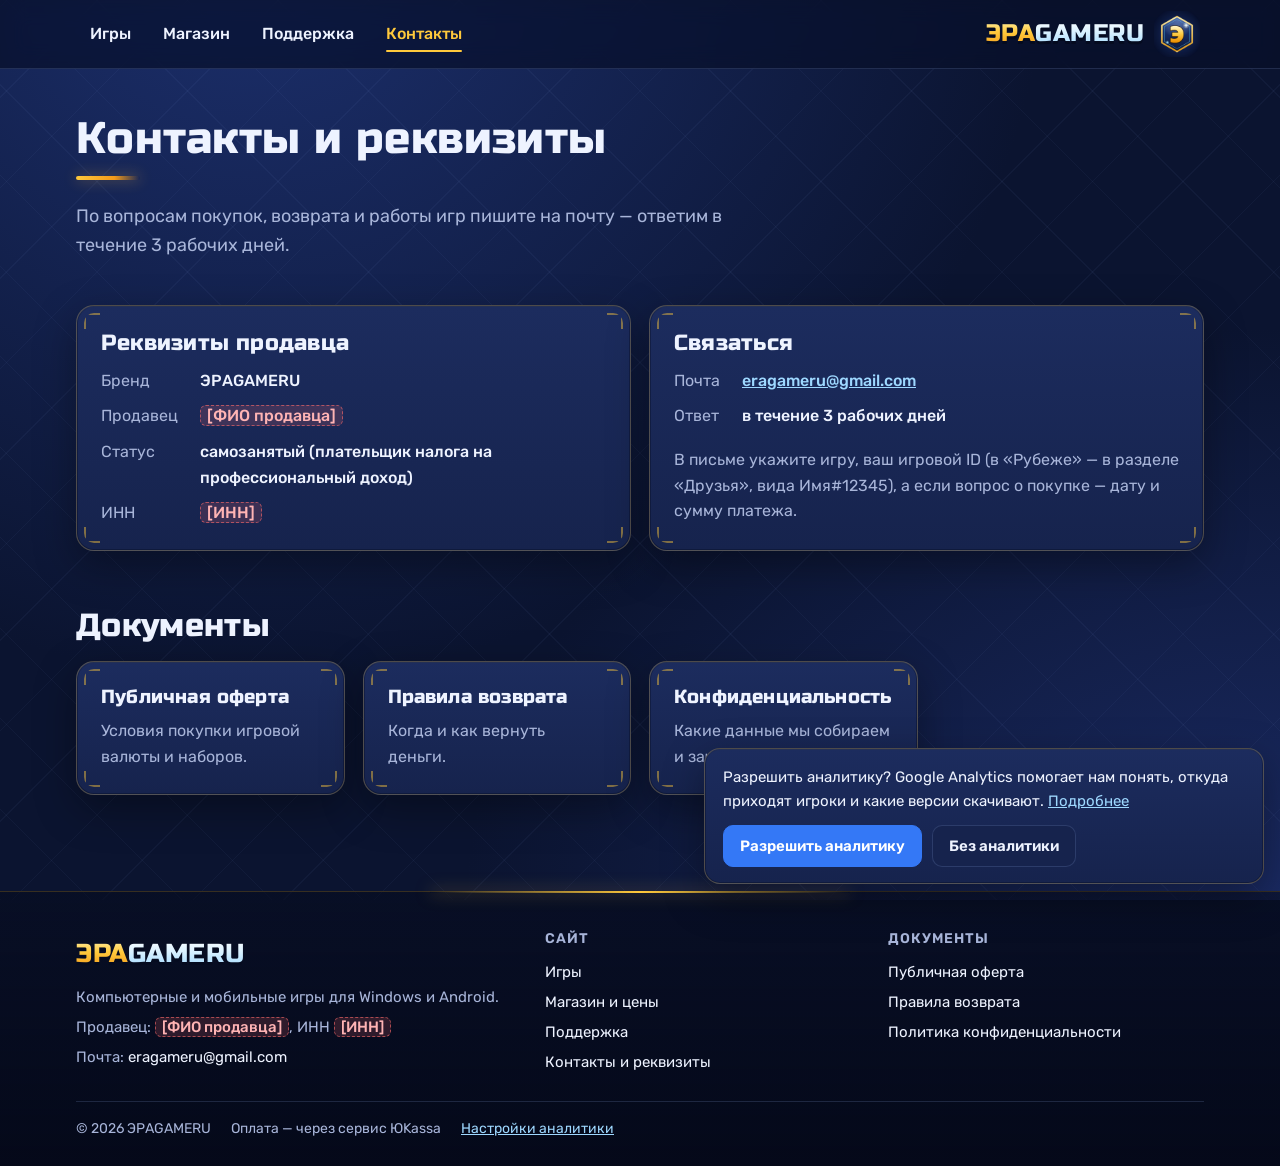
==== contacts/index.html @ 1975facd "Сайт ЭРАGAMERU: главная, каталог игр, страница «Рубежа», магазин, поддержка, документы" ====
<!doctype html>
<html lang="ru">
<head>
  <meta charset="utf-8">
  <meta name="viewport" content="width=device-width, initial-scale=1">
  <title>Контакты и реквизиты — ЭРАGAMERU</title>
  <meta name="description" content="Контакты и реквизиты продавца ЭРАGAMERU.">
  <link rel="icon" href="/img/mark.png">
  <link rel="preconnect" href="https://fonts.googleapis.com">
  <link rel="preconnect" href="https://fonts.gstatic.com" crossorigin>
  <link rel="stylesheet" href="https://fonts.googleapis.com/css2?family=Rubik:wght@400;500;600&family=Russo+One&display=swap">
  <link rel="stylesheet" href="/assets/site.css">
</head>
<body>
<main class="wrap">
  <div class="page-head">
    <h1>Контакты и реквизиты</h1>
    <p>По вопросам покупок, возврата и работы игр пишите на почту — ответим в течение 3 рабочих дней.</p>
  </div>

  <section class="section" style="padding-top:20px">
    <div class="grid" style="grid-template-columns:repeat(auto-fit,minmax(300px,1fr))">
      <div class="card">
        <h2 style="font-size:22px">Реквизиты продавца</h2>
        <dl class="req">
          <dt>Бренд</dt><dd data-company>ЭРАGAMERU</dd>
          <dt>Продавец</dt><dd><span data-seller="name"></span></dd>
          <dt>Статус</dt><dd><span data-seller="status"></span></dd>
          <dt>ИНН</dt><dd><span data-seller="inn"></span></dd>
          <dt data-seller-row="ogrnip">ОГРНИП</dt><dd data-seller-row="ogrnip"><span data-seller="ogrnip"></span></dd>
          <dt data-seller-row="city">Город</dt><dd data-seller-row="city"><span data-seller="city"></span></dd>
        </dl>
      </div>
      <div class="card">
        <h2 style="font-size:22px">Связаться</h2>
        <dl class="req">
          <dt>Почта</dt><dd><a data-seller="email"></a></dd>
          <dt data-seller-row="phone">Телефон</dt><dd data-seller-row="phone"><span data-seller="phone"></span></dd>
          <dt>Ответ</dt><dd>в течение 3 рабочих дней</dd>
        </dl>
        <p style="margin:18px 0 0" class="muted">В письме укажите игру, ваш игровой ID (в «Рубеже» — в разделе «Друзья», вида Имя#12345),
          а если вопрос о покупке — дату и сумму платежа.</p>
      </div>
    </div>
  </section>

  <section class="section" style="padding-top:0">
    <h2>Документы</h2>
    <div class="grid">
      <a class="card" style="text-decoration:none;color:inherit" href="/offer/"><h3>Публичная оферта</h3><p class="muted" style="margin:0">Условия покупки игровой валюты и наборов.</p></a>
      <a class="card" style="text-decoration:none;color:inherit" href="/refund/"><h3>Правила возврата</h3><p class="muted" style="margin:0">Когда и как вернуть деньги.</p></a>
      <a class="card" style="text-decoration:none;color:inherit" href="/privacy/"><h3>Конфиденциальность</h3><p class="muted" style="margin:0">Какие данные мы собираем и зачем.</p></a>
    </div>
  </section>
</main>
<script src="/data/seller.js"></script>
<script src="/data/games.js"></script>
<script src="/assets/site.js"></script>
<script src="/assets/analytics.js"></script>
</body>
</html>
---- assets/site.css ----
/* ЭРАGAMERU — общий стиль всех страниц сайта. Цвета — как у логотипа: тёмно-синий + золото + лёд. */
:root {
  --bg: #0b1430;
  --bg2: #101c40;
  --panel: #16234d;
  --panel2: #1c2c5e;
  --line: rgba(160, 190, 255, 0.16);
  --frame: rgba(255, 201, 60, 0.24);
  --frame-hover: rgba(255, 201, 60, 0.62);
  --text: #eef3ff;
  --muted: #a8b5d9;
  --gold: #ffc93c;
  --gold2: #f39a1a;
  --ice: #9ed8ff;
  --blue: #3478f6;
  --green: #4ade80;
  --red: #ff6b6b;
  --radius: 18px;
  --shadow: 0 14px 40px rgba(0, 0, 0, 0.35);
  --shadow-hover: 0 22px 54px rgba(0, 0, 0, 0.5), 0 0 34px rgba(255, 190, 60, 0.14);
  --ease: cubic-bezier(0.2, 0.75, 0.25, 1);
  --head: "Russo One", "Rubik", system-ui, sans-serif;
  --body: "Rubik", system-ui, -apple-system, "Segoe UI", sans-serif;
  interpolate-size: allow-keywords;
  color-scheme: dark;
}

* { box-sizing: border-box; }
html { scroll-behavior: smooth; -webkit-text-size-adjust: 100%; scrollbar-color: #33478a var(--bg); }
body {
  margin: 0;
  min-height: 100vh;
  display: flex;
  flex-direction: column;
  background-color: var(--bg);
  background-image:
    repeating-linear-gradient(45deg, rgba(150, 180, 255, 0.045) 0 1px, transparent 1px 64px),
    repeating-linear-gradient(-45deg, rgba(150, 180, 255, 0.045) 0 1px, transparent 1px 64px),
    radial-gradient(ellipse at 20% -10%, #1d3170 0%, transparent 55%),
    radial-gradient(ellipse at 100% 100%, #1a2a62 0%, transparent 45%);
  background-attachment: fixed;
  color: var(--text);
  font: 400 16px/1.6 var(--body);
}
::selection { background: rgba(255, 201, 60, 0.35); color: #fff; }
main { flex: 1; }
img { max-width: 100%; display: block; }
a { color: var(--ice); transition: color 0.2s; }
a:hover { color: #fff; }
h1, h2, h3 { font-family: var(--head); font-weight: 400; line-height: 1.2; margin: 0 0 0.5em; letter-spacing: 0.01em; }
h1 { font-size: clamp(30px, 5vw, 44px); }
h2 { font-size: clamp(24px, 3.4vw, 32px); }
h3 { font-size: 19px; }
p { margin: 0 0 1em; }
.wrap { width: 100%; max-width: 1160px; margin: 0 auto; padding: 0 16px; }
.muted { color: var(--muted); }
.center { text-align: center; }
.hidden { display: none !important; }
:focus-visible { outline: 3px solid var(--gold); outline-offset: 2px; border-radius: 6px; }
[id] { scroll-margin-top: 84px; }
.panel[id] { scroll-margin-top: 140px; }

/* заголовки разделов с золотой чертой */
.section-head h2, .panel > h2, .page-head h1, .doc > h1 { position: relative; padding-bottom: 14px; }
.section-head h2::after, .panel > h2::after, .page-head h1::after, .doc > h1::after {
  content: ""; position: absolute; left: 0; bottom: 0; width: 64px; height: 4px; border-radius: 4px;
  background: linear-gradient(90deg, var(--gold), var(--gold2) 60%, transparent);
  box-shadow: 0 0 14px rgba(255, 190, 60, 0.45);
}

/* ---------- переходы между страницами ---------- */
@view-transition { navigation: auto; }
header.top { view-transition-name: site-header; }
::view-transition-old(root) { animation: vtOut 0.22s ease-in both; }
::view-transition-new(root) { animation: vtIn 0.38s var(--ease) both; }
@keyframes vtOut { to { opacity: 0; transform: translateY(-6px); } }
@keyframes vtIn { from { opacity: 0; transform: translateY(12px); } }
/* в браузерах без переходов страница просто плавно появляется */
html.page-anim main { animation: vtIn 0.45s var(--ease) both; }
html.leaving main { opacity: 0; transform: translateY(-6px); transition: opacity 0.18s, transform 0.18s; }

/* плавное появление блоков при прокрутке */
html [data-reveal] { opacity: 0; transform: translateY(22px) scale(0.985); transition: opacity 0.7s var(--ease), transform 0.7s var(--ease); transition-delay: var(--d, 0s); }
html [data-reveal].in { opacity: 1; transform: none; }

/* ---------- рамка в стиле игры: тонкая золотая кайма + уголки ---------- */
.card, .game-card, .shot, .steps li, .faq details, .table-scroll, .analytics-consent {
  border: 1px solid var(--frame);
  box-shadow: var(--shadow), inset 0 1px 0 rgba(255, 255, 255, 0.07), inset 0 0 0 1px rgba(5, 10, 30, 0.35);
}
.card, .game-card, .shot { position: relative; }
.card::before, .game-card::before, .shot::before {
  content: ""; position: absolute; inset: 7px; z-index: 4; pointer-events: none; border-radius: 10px;
  --c: var(--gold);
  background:
    linear-gradient(var(--c), var(--c)) top left / 16px 2px no-repeat,
    linear-gradient(var(--c), var(--c)) top left / 2px 16px no-repeat,
    linear-gradient(var(--c), var(--c)) top right / 16px 2px no-repeat,
    linear-gradient(var(--c), var(--c)) top right / 2px 16px no-repeat,
    linear-gradient(var(--c), var(--c)) bottom left / 16px 2px no-repeat,
    linear-gradient(var(--c), var(--c)) bottom left / 2px 16px no-repeat,
    linear-gradient(var(--c), var(--c)) bottom right / 16px 2px no-repeat,
    linear-gradient(var(--c), var(--c)) bottom right / 2px 16px no-repeat;
  opacity: 0.45; transition: opacity 0.35s, inset 0.35s var(--ease);
}
.card:hover::before, .game-card:hover::before, .shot:hover::before { opacity: 1; inset: 5px; }

/* ---------- шапка ---------- */
.top {
  position: sticky; top: 0; z-index: 50;
  background: rgba(9, 16, 40, 0.72);
  backdrop-filter: blur(12px) saturate(1.3);
  -webkit-backdrop-filter: blur(12px) saturate(1.3);
  border-bottom: 1px solid var(--line);
  transition: background 0.3s, box-shadow 0.3s, border-color 0.3s;
}
.top.scrolled { background: rgba(7, 13, 34, 0.94); box-shadow: 0 10px 30px rgba(0, 0, 0, 0.4); border-bottom-color: rgba(255, 201, 60, 0.2); }
.top-in { display: flex; align-items: center; gap: 12px; min-height: 68px; }
.nav { display: flex; gap: 4px; flex-wrap: wrap; }
.nav a {
  position: relative; color: var(--text); text-decoration: none; font-weight: 500;
  padding: 8px 14px; border-radius: 10px; transition: background 0.2s, color 0.2s;
}
.nav a::after {
  content: ""; position: absolute; left: 14px; right: 14px; bottom: 3px; height: 2px; border-radius: 2px;
  background: var(--gold); transform: scaleX(0); transition: transform 0.3s var(--ease);
}
.nav a:hover { background: rgba(255, 255, 255, 0.06); }
.nav a:hover::after, .nav a.on::after { transform: scaleX(1); }
.nav a.on { color: var(--gold); }
.burger {
  display: none; width: 44px; height: 44px; border-radius: 12px;
  border: 1px solid var(--frame); background: var(--panel); color: var(--text);
  font-size: 22px; cursor: pointer; transition: background 0.2s, transform 0.2s;
}
.burger:active { transform: scale(0.94); }
.brand {
  margin-left: auto; display: flex; align-items: center; gap: 10px;
  text-decoration: none; padding: 6px 4px 6px 12px; border-radius: 12px;
}
.brand img { width: 46px; height: 46px; transition: transform 0.5s var(--ease), filter 0.3s; }
.brand .wm { font-size: 24px; transition: filter 0.3s; }
.brand:hover img { transform: rotate(-8deg) scale(1.08); filter: drop-shadow(0 0 12px rgba(255, 190, 60, 0.6)); }
.brand:hover .wm { filter: drop-shadow(0 3px 0 #050b1f) drop-shadow(0 0 14px rgba(255, 190, 60, 0.35)); }

/* надпись ЭРАGAMERU в стиле логотипа, с пробегающим бликом */
.wm { font-family: var(--head); white-space: nowrap; letter-spacing: 0.02em; filter: drop-shadow(0 3px 0 #050b1f); }
.wm .a, .wm .b { -webkit-background-clip: text; background-clip: text; color: transparent; background-size: 250% 100%, 100% 100%; background-repeat: no-repeat; }
.wm .a { background-image: linear-gradient(110deg, transparent 42%, rgba(255, 255, 255, 0.85) 50%, transparent 58%), linear-gradient(#fff2b0, var(--gold) 45%, var(--gold2)); }
.wm .b { background-image: linear-gradient(110deg, transparent 42%, rgba(255, 255, 255, 0.9) 50%, transparent 58%), linear-gradient(#ffffff, #d9f1ff 45%, var(--ice)); }
.hero .wm .a, .hero .wm .b, .brand:hover .wm .a, .brand:hover .wm .b { animation: shine 5s ease-in-out infinite; }
.hero .wm .b { animation-delay: 0.25s; }
.brand:hover .wm .a, .brand:hover .wm .b { animation-duration: 1.4s; animation-iteration-count: 1; }
@keyframes shine { 0%, 55% { background-position: 130% 0, 0 0; } 85%, 100% { background-position: -30% 0, 0 0; } }

@media (max-width: 760px) {
  .burger { display: block; }
  .nav {
    position: absolute; left: 0; right: 0; top: 100%;
    flex-direction: column; padding: 8px 16px 16px; gap: 2px;
    background: rgba(7, 13, 34, 0.98); border-bottom: 1px solid rgba(255, 201, 60, 0.2);
    box-shadow: 0 20px 40px rgba(0, 0, 0, 0.5);
    visibility: hidden; opacity: 0; transform: translateY(-10px);
    transition: opacity 0.25s, transform 0.3s var(--ease), visibility 0s 0.3s;
  }
  .nav.open { visibility: visible; opacity: 1; transform: none; transition: opacity 0.25s, transform 0.3s var(--ease); }
  .nav a { padding: 12px 14px; }
  .nav a::after { left: 14px; right: auto; width: 26px; }
  .brand .wm { font-size: 20px; }
  .brand img { width: 40px; height: 40px; }
}

/* ---------- кнопки ---------- */
.btn {
  position: relative; overflow: hidden; isolation: isolate;
  display: inline-flex; align-items: center; justify-content: center; gap: 8px;
  min-height: 48px; padding: 12px 22px; border-radius: 12px; border: 0;
  font: 600 16px/1.2 var(--body); text-decoration: none; cursor: pointer;
  background: linear-gradient(#ffd75e, var(--gold) 50%, var(--gold2));
  color: #2a1700; box-shadow: 0 4px 0 #a85d00, 0 10px 24px rgba(0, 0, 0, 0.3), inset 0 1px 0 rgba(255, 255, 255, 0.55);
  transition: transform 0.18s var(--ease), box-shadow 0.18s, filter 0.2s;
}
.btn::after {
  content: ""; position: absolute; inset: 0; z-index: -1;
  background: linear-gradient(110deg, transparent 30%, rgba(255, 255, 255, 0.55) 50%, transparent 70%);
  transform: translateX(-120%); transition: transform 0.7s var(--ease);
}
.btn:hover::after { transform: translateX(120%); }
.btn:hover { color: #2a1700; transform: translateY(-2px); box-shadow: 0 6px 0 #a85d00, 0 16px 30px rgba(0, 0, 0, 0.38), 0 0 24px rgba(255, 190, 60, 0.35), inset 0 1px 0 rgba(255, 255, 255, 0.55); }
.btn:active { transform: translateY(2px); box-shadow: 0 2px 0 #a85d00, inset 0 1px 0 rgba(255, 255, 255, 0.55); transition-duration: 0.06s; }
.btn.blue { background: linear-gradient(#6aaaff, var(--blue)); color: #fff; box-shadow: 0 4px 0 #1b4fb0, 0 10px 24px rgba(0, 0, 0, 0.3), inset 0 1px 0 rgba(255, 255, 255, 0.4); }
.btn.blue:hover { color: #fff; box-shadow: 0 6px 0 #1b4fb0, 0 16px 30px rgba(0, 0, 0, 0.38), 0 0 24px rgba(80, 150, 255, 0.4), inset 0 1px 0 rgba(255, 255, 255, 0.4); }
.btn.blue:active { box-shadow: 0 2px 0 #1b4fb0; }
.btn.ghost { background: rgba(22, 35, 77, 0.55); color: var(--text); border: 1px solid var(--frame); box-shadow: none; }
.btn.ghost::after { background: linear-gradient(110deg, transparent 30%, rgba(255, 220, 120, 0.18) 50%, transparent 70%); }
.btn.ghost:hover { background: rgba(28, 44, 94, 0.9); color: #fff; border-color: var(--frame-hover); box-shadow: 0 0 20px rgba(255, 190, 60, 0.15); }
.btn.ghost:active { box-shadow: none; }
.btn.small { min-height: 40px; padding: 8px 16px; font-size: 15px; }
.text-button { background: none; border: 0; padding: 0; color: var(--ice); font: inherit; cursor: pointer; text-decoration: underline; }

/* ---------- карточки и секции ---------- */
.section { padding: 56px 0; }
.section-head { display: flex; align-items: end; justify-content: space-between; gap: 16px; flex-wrap: wrap; margin-bottom: 24px; }
.section-head h2 { margin: 0; }
.card {
  background: linear-gradient(180deg, var(--panel2), var(--panel));
  border-radius: var(--radius); padding: 24px;
  transition: transform 0.35s var(--ease), border-color 0.35s, box-shadow 0.35s;
}
a.card:hover, .feature:hover { transform: translateY(-4px); border-color: var(--frame-hover); box-shadow: var(--shadow-hover), inset 0 1px 0 rgba(255, 255, 255, 0.07); }
.grid { display: grid; gap: 18px; grid-template-columns: repeat(auto-fill, minmax(260px, 1fr)); }
.badge {
  display: inline-block; padding: 3px 10px; border-radius: 999px; font-size: 13px; font-weight: 600;
  background: rgba(158, 216, 255, 0.12); color: var(--ice); border: 1px solid rgba(158, 216, 255, 0.25);
}
.badge.gold { background: rgba(255, 201, 60, 0.14); color: var(--gold); border-color: rgba(255, 201, 60, 0.35); }
.badge.green { background: rgba(74, 222, 128, 0.12); color: var(--green); border-color: rgba(74, 222, 128, 0.3); }
.badges { display: flex; gap: 6px; flex-wrap: wrap; }

/* ---------- главный экран ---------- */
.hero {
  position: relative; overflow: hidden; text-align: center;
  padding: clamp(56px, 10vw, 110px) 0 clamp(48px, 8vw, 90px);
  border-bottom: 1px solid rgba(255, 201, 60, 0.18);
  background: radial-gradient(circle at 50% 40%, rgba(70, 120, 255, 0.35), transparent 60%);
}
.hero::before, .hero::after {
  content: ""; position: absolute; inset: 0; pointer-events: none;
  background:
    radial-gradient(1.5px 1.5px at 12% 22%, #fff 50%, transparent 51%),
    radial-gradient(1.5px 1.5px at 78% 14%, #fff 50%, transparent 51%),
    radial-gradient(2px 2px at 88% 62%, #cfe8ff 50%, transparent 51%),
    radial-gradient(1.5px 1.5px at 30% 78%, #fff 50%, transparent 51%),
    radial-gradient(2px 2px at 62% 84%, #cfe8ff 50%, transparent 51%),
    radial-gradient(1.5px 1.5px at 6% 58%, #fff 50%, transparent 51%),
    radial-gradient(1.5px 1.5px at 46% 10%, #fff 50%, transparent 51%);
  animation: twinkle 4s ease-in-out infinite;
}
.hero::after {
  background:
    radial-gradient(1.5px 1.5px at 22% 40%, #fff 50%, transparent 51%),
    radial-gradient(2px 2px at 70% 30%, #ffe9a8 50%, transparent 51%),
    radial-gradient(1.5px 1.5px at 92% 36%, #fff 50%, transparent 51%),
    radial-gradient(1.5px 1.5px at 40% 92%, #fff 50%, transparent 51%),
    radial-gradient(2px 2px at 16% 88%, #cfe8ff 50%, transparent 51%),
    radial-gradient(1.5px 1.5px at 56% 26%, #fff 50%, transparent 51%);
  animation-delay: -2s;
}
@keyframes twinkle { 50% { opacity: 0.25; } }
.hero .wrap { position: relative; z-index: 1; }
.hero .glow { position: absolute; left: 50%; top: 46%; width: min(720px, 90vw); height: 260px; transform: translate(-50%, -50%); background: radial-gradient(ellipse, rgba(255, 190, 60, 0.18), transparent 70%); filter: blur(10px); pointer-events: none; }
.hero .mark { width: clamp(96px, 16vw, 150px); margin: 0 auto 18px; filter: drop-shadow(0 10px 30px rgba(255, 190, 60, 0.35)); animation: float 6s ease-in-out infinite; }
.hero .wm { display: block; font-size: clamp(42px, 10vw, 104px); line-height: 1.05; filter: drop-shadow(0 5px 0 #050b1f) drop-shadow(0 18px 40px rgba(0, 0, 0, 0.5)); }
.hero .slogan { font-size: clamp(17px, 2.4vw, 21px); color: var(--muted); max-width: 640px; margin: 18px auto 28px; }
.hero .buttons { display: flex; gap: 14px; justify-content: center; flex-wrap: wrap; }
.hero .stats { display: flex; gap: 10px 14px; justify-content: center; flex-wrap: wrap; margin-top: 32px; color: var(--muted); font-size: 15px; }
.hero .stats span { padding: 8px 16px; border-radius: 999px; background: rgba(16, 28, 64, 0.65); border: 1px solid var(--frame); backdrop-filter: blur(4px); }
.hero .stats b { color: var(--text); font-family: var(--head); font-weight: 400; font-size: 18px; margin-right: 6px; }
.hero-in > * { animation: heroIn 0.9s var(--ease) both; }
.hero-in > :nth-child(2) { animation-delay: 0.08s; }
.hero-in > :nth-child(3) { animation-delay: 0.16s; }
.hero-in > :nth-child(4) { animation-delay: 0.24s; }
.hero-in > :nth-child(5) { animation-delay: 0.32s; }
.hero-in > .mark { animation: heroIn 0.9s var(--ease) both, float 6s ease-in-out 0.9s infinite; }
@keyframes heroIn { from { opacity: 0; transform: translateY(24px) scale(0.97); } }
@keyframes float { 50% { transform: translateY(-8px); } }

/* ---------- каталог игр ---------- */
.filters { display: flex; gap: 10px; flex-wrap: wrap; align-items: center; margin-bottom: 18px; }
.search {
  flex: 1 1 240px; min-height: 48px; padding: 10px 16px 10px 44px; border-radius: 14px;
  border: 1px solid var(--frame); background: var(--panel) no-repeat 15px 50% / 18px
    url("data:image/svg+xml,%3Csvg xmlns='http://www.w3.org/2000/svg' viewBox='0 0 24 24' fill='none' stroke='%23a8b5d9' stroke-width='2.4' stroke-linecap='round'%3E%3Ccircle cx='11' cy='11' r='7'/%3E%3Cpath d='m20 20-3.5-3.5'/%3E%3C/svg%3E");
  color: var(--text); font: inherit; box-shadow: inset 0 2px 8px rgba(0, 0, 0, 0.25);
  transition: border-color 0.25s, box-shadow 0.25s;
}
.search:focus { outline: none; border-color: var(--frame-hover); box-shadow: inset 0 2px 8px rgba(0, 0, 0, 0.25), 0 0 0 4px rgba(255, 201, 60, 0.12); }
.search::placeholder { color: var(--muted); }
.chips { display: flex; gap: 8px; flex-wrap: wrap; align-items: center; margin-right: 18px; }
.chips .lbl { color: var(--muted); font-size: 14px; margin-right: 2px; }
.chip {
  min-height: 40px; padding: 8px 16px; border-radius: 999px; border: 1px solid var(--line);
  background: var(--panel); color: var(--text); font: 500 15px var(--body); cursor: pointer;
  transition: background 0.25s, border-color 0.25s, color 0.25s, transform 0.2s var(--ease);
}
.chip:hover { border-color: var(--frame-hover); transform: translateY(-1px); }
.chip:active { transform: scale(0.96); }
.chip.on { background: linear-gradient(rgba(255, 215, 94, 0.22), rgba(243, 154, 26, 0.16)); border-color: rgba(255, 201, 60, 0.6); color: var(--gold); box-shadow: 0 0 16px rgba(255, 190, 60, 0.15); }
.found { color: var(--muted); font-size: 14px; margin-bottom: 14px; }
.games { display: grid; gap: 24px; grid-template-columns: repeat(auto-fill, minmax(300px, 1fr)); }
.game-card {
  display: flex; flex-direction: column; text-decoration: none; color: var(--text);
  background: linear-gradient(180deg, var(--panel2), var(--panel));
  border-radius: var(--radius); overflow: hidden;
  transition: transform 0.45s var(--ease), border-color 0.35s, box-shadow 0.45s var(--ease);
}
.game-card:hover { color: var(--text); transform: translateY(-6px); border-color: var(--frame-hover); box-shadow: var(--shadow-hover), inset 0 1px 0 rgba(255, 255, 255, 0.07); }
/* обложка: плавное приближение, мягкий переход в карточку и пробегающий блик */
.game-card .cover { position: relative; z-index: 0; aspect-ratio: 16 / 9; overflow: hidden; background: #0a1230; }
.game-card .cover img { width: 100%; height: 100%; object-fit: cover; transform: scale(1.01); transition: transform 1.4s var(--ease), filter 0.6s; filter: saturate(1.02); }
.game-card:hover .cover img { transform: scale(1.07); filter: saturate(1.18) brightness(1.06); }
.game-card .cover::after {
  content: ""; position: absolute; inset: 0;
  background: linear-gradient(180deg, rgba(11, 20, 48, 0.25) 0%, transparent 30%, transparent 58%, rgba(28, 44, 94, 0.85) 92%, var(--panel2) 100%);
}
.game-card .cover::before {
  content: ""; position: absolute; inset: 0; z-index: 1;
  background: linear-gradient(110deg, transparent 35%, rgba(255, 255, 255, 0.22) 50%, transparent 65%);
  transform: translateX(-120%);
}
.game-card:hover .cover::before { transform: translateX(120%); transition: transform 1s var(--ease); }
.game-card .status { position: absolute; top: 14px; left: 14px; z-index: 3; background: rgba(9, 16, 40, 0.75); backdrop-filter: blur(6px); }
.game-card .body { position: relative; z-index: 2; padding: 0 20px 20px; display: flex; flex-direction: column; gap: 12px; flex: 1; }
.game-card .title { display: flex; align-items: flex-end; gap: 14px; margin-top: -34px; }
/* значок игры — поверх обложки, в золотой рамке */
.game-card .title img {
  flex: none; width: 72px; height: 72px; border-radius: 18px; position: relative; z-index: 3;
  border: 3px solid var(--gold); background: var(--panel2);
  box-shadow: 0 0 0 3px rgba(9, 16, 40, 0.9), 0 10px 24px rgba(0, 0, 0, 0.6), 0 0 18px rgba(255, 190, 60, 0.25);
  transition: transform 0.5s var(--ease), box-shadow 0.4s;
}
.game-card:hover .title img { transform: translateY(-4px) rotate(-4deg) scale(1.06); box-shadow: 0 0 0 3px rgba(9, 16, 40, 0.9), 0 16px 30px rgba(0, 0, 0, 0.6), 0 0 28px rgba(255, 190, 60, 0.5); }
.game-card h3 { margin: 0 0 4px; font-size: 24px; text-shadow: 0 3px 0 rgba(5, 11, 31, 0.8); }
.game-card p { margin: 0; color: var(--muted); font-size: 15px; flex: 1; }
.game-card .more { color: var(--gold); font-weight: 600; display: inline-flex; gap: 6px; align-items: center; }
.game-card .more i { font-style: normal; transition: transform 0.35s var(--ease); }
.game-card:hover .more i { transform: translateX(6px); }
.empty { text-align: center; padding: 40px 16px; color: var(--muted); }

/* ---------- страница игры ---------- */
.game-hero { position: relative; overflow: hidden; border-bottom: 1px solid rgba(255, 201, 60, 0.18); }
.game-hero .bg { position: absolute; inset: -20px; background-size: cover; background-position: center; filter: blur(4px) brightness(0.45) saturate(1.1); transform: scale(1.04); animation: heroBg 22s ease-in-out infinite alternate; }
.game-hero .bg::after { content: ""; position: absolute; inset: 0; background: linear-gradient(180deg, rgba(11, 20, 48, 0.25), rgba(11, 20, 48, 0.55) 60%, var(--bg) 100%), radial-gradient(ellipse at 20% 40%, transparent, rgba(11, 20, 48, 0.5)); }
@keyframes heroBg { to { transform: scale(1.12) translate(-1.5%, -1%); } }
.game-hero .wrap { position: relative; padding-top: 44px; padding-bottom: 40px; }
.game-hero .wrap > * { animation: heroIn 0.8s var(--ease) both; }
.game-hero .wrap > :nth-child(2) { animation-delay: 0.08s; }
.game-hero .wrap > :nth-child(3) { animation-delay: 0.16s; }
.game-hero .wrap > :nth-child(4) { animation-delay: 0.24s; }
.crumbs { font-size: 14px; color: var(--muted); margin-bottom: 18px; }
.crumbs a { color: var(--muted); text-decoration: none; }
.crumbs a:hover { color: var(--gold); }
.game-head { display: flex; gap: 22px; align-items: center; flex-wrap: wrap; }
.game-head .icon {
  width: 116px; height: 116px; border-radius: 28px; border: 3px solid var(--gold);
  box-shadow: 0 0 0 4px rgba(9, 16, 40, 0.85), 0 14px 36px rgba(0, 0, 0, 0.6), 0 0 34px rgba(255, 190, 60, 0.3);
}
.game-head h1 {
  margin: 0 0 10px; font-size: clamp(36px, 6vw, 60px);
  background: linear-gradient(#fff2b0, var(--gold) 45%, var(--gold2)); -webkit-background-clip: text; background-clip: text; color: transparent;
  filter: drop-shadow(0 4px 0 #2a1500) drop-shadow(0 10px 24px rgba(0, 0, 0, 0.5));
}
.game-hero .lead { font-size: 18px; color: #dfe7ff; max-width: 720px; margin: 20px 0 0; }
.dl-row { display: flex; gap: 14px; flex-wrap: wrap; margin-top: 26px; }
.dl { display: flex; flex-direction: column; gap: 6px; }
.dl-count { font-size: 13px; color: var(--muted); margin: 0; }
@media (max-width: 520px) { .game-head { gap: 16px; } .game-head .icon { width: 84px; height: 84px; border-radius: 22px; } .game-hero .lead { font-size: 16px; } }

/* панели-вкладки со скользящей золотой подложкой */
.tabs {
  position: sticky; top: 68px; z-index: 40; background: rgba(9, 16, 40, 0.9);
  backdrop-filter: blur(10px); -webkit-backdrop-filter: blur(10px);
  border-bottom: 1px solid var(--line); box-shadow: 0 10px 24px rgba(0, 0, 0, 0.25);
}
.tabs .wrap { position: relative; display: flex; gap: 6px; overflow-x: auto; scrollbar-width: none; padding-top: 10px; padding-bottom: 10px; }
.tabs .wrap::-webkit-scrollbar { display: none; }
.tab-ind {
  position: absolute; top: 10px; height: 44px; left: 0; width: 0; border-radius: 12px; pointer-events: none;
  background: linear-gradient(#ffd75e, var(--gold) 50%, var(--gold2));
  box-shadow: 0 3px 0 #a85d00, 0 8px 20px rgba(255, 170, 40, 0.3), inset 0 1px 0 rgba(255, 255, 255, 0.55);
  transition: left 0.45s var(--ease), width 0.45s var(--ease);
}
.tab {
  position: relative; z-index: 1; flex: none; min-height: 44px; padding: 10px 18px; border-radius: 12px; border: 0;
  background: transparent; color: var(--muted); font: 600 15px var(--body); cursor: pointer; white-space: nowrap;
  transition: color 0.3s, background 0.2s;
}
.tab:hover { color: var(--text); background: rgba(255, 255, 255, 0.05); }
.tab[aria-selected="true"] { color: #2a1700; background: transparent; }
.no-ind .tab[aria-selected="true"] { background: linear-gradient(#ffd75e, var(--gold2)); }
.panel { padding: 40px 0 56px; }
.panel.show { animation: panelIn 0.5s var(--ease) both; }
.panel[hidden] { display: none; }
@keyframes panelIn { from { opacity: 0; transform: translateY(16px); filter: blur(3px); } }

.features { display: grid; gap: 16px; grid-template-columns: repeat(auto-fill, minmax(250px, 1fr)); }
.feature .ico {
  width: 56px; height: 56px; display: grid; place-items: center; font-size: 28px; line-height: 1; margin-bottom: 14px;
  border-radius: 16px; background: radial-gradient(circle at 35% 30%, #2b438c, #142252);
  border: 1px solid rgba(255, 201, 60, 0.45); box-shadow: 0 6px 16px rgba(0, 0, 0, 0.35), inset 0 1px 0 rgba(255, 255, 255, 0.12);
  transition: transform 0.5s var(--ease);
}
.feature:hover .ico { transform: rotate(-6deg) scale(1.08); }
.feature h3 { margin-bottom: 6px; }
.feature p { margin: 0; color: var(--muted); font-size: 15px; }

.shots { display: grid; gap: 18px; grid-template-columns: repeat(auto-fill, minmax(320px, 1fr)); }
.shot { margin: 0; border-radius: var(--radius); overflow: hidden; background: var(--panel); transition: transform 0.45s var(--ease), border-color 0.35s, box-shadow 0.45s; }
.shot:hover { transform: translateY(-4px); border-color: var(--frame-hover); box-shadow: var(--shadow-hover); }
.shot button { all: unset; display: block; cursor: zoom-in; width: 100%; position: relative; overflow: hidden; }
.shot button:focus-visible { outline: 3px solid var(--gold); outline-offset: -3px; }
.shot img { width: 100%; aspect-ratio: 16 / 7.8; object-fit: cover; transition: transform 1.2s var(--ease), filter 0.5s; }
.shot:hover img { transform: scale(1.05); filter: brightness(1.08) saturate(1.12); }
.shot button::after {
  content: "⤢"; position: absolute; right: 14px; bottom: 14px; width: 40px; height: 40px; display: grid; place-items: center;
  border-radius: 12px; background: rgba(9, 16, 40, 0.75); border: 1px solid var(--frame); color: var(--gold); font-size: 20px;
  opacity: 0; transform: translateY(8px); transition: opacity 0.3s, transform 0.35s var(--ease);
}
.shot:hover button::after { opacity: 1; transform: none; }
.shot figcaption { padding: 12px 16px 14px; font-size: 14px; color: var(--muted); border-top: 1px solid var(--line); }

.lightbox {
  position: fixed; inset: 0; z-index: 100; display: flex; align-items: center; justify-content: center;
  background: rgba(3, 7, 20, 0.9); backdrop-filter: blur(6px); padding: 16px;
  opacity: 0; transition: opacity 0.3s;
}
.lightbox.open { opacity: 1; }
.lightbox[hidden] { display: none; }
.lightbox figure { margin: 0; max-width: 1400px; width: 100%; text-align: center; transform: scale(0.94); transition: transform 0.4s var(--ease); }
.lightbox.open figure { transform: none; }
.lightbox img { max-height: 80vh; width: auto; margin: 0 auto; border-radius: 14px; border: 1px solid var(--frame-hover); box-shadow: 0 30px 80px rgba(0, 0, 0, 0.7), 0 0 40px rgba(255, 190, 60, 0.12); transition: opacity 0.25s; }
.lightbox img.swap { opacity: 0; }
.lightbox figcaption { margin-top: 14px; color: var(--muted); }
.lb-btn {
  position: absolute; width: 52px; height: 52px; border-radius: 50%; border: 1px solid var(--frame);
  background: rgba(22, 35, 77, 0.9); color: #fff; font-size: 26px; cursor: pointer;
  transition: background 0.2s, border-color 0.2s, transform 0.25s var(--ease);
}
.lb-btn:hover { background: var(--panel2); border-color: var(--frame-hover); }
.lb-close { top: 16px; right: 16px; }
.lb-close:hover { transform: rotate(90deg); }
.lb-prev { left: 16px; top: 50%; transform: translateY(-50%); }
.lb-next { right: 16px; top: 50%; transform: translateY(-50%); }
.lb-prev:hover { transform: translateY(-50%) translateX(-3px); }
.lb-next:hover { transform: translateY(-50%) translateX(3px); }

.news { display: grid; gap: 16px; }
.news .card { padding-left: 30px; }
.news .card::after { content: ""; position: absolute; left: 0; top: 18px; bottom: 18px; width: 4px; border-radius: 0 4px 4px 0; background: linear-gradient(var(--gold), var(--gold2)); }
.news h3 { display: flex; gap: 10px; align-items: center; flex-wrap: wrap; }
.news ul { margin: 0; padding-left: 20px; color: #dbe3fb; }
.news li { margin-bottom: 4px; }
.news li::marker { color: var(--gold); }

/* ---------- цены ---------- */
.table-scroll { overflow-x: auto; border-radius: var(--radius); background: var(--panel); }
table.prices { width: 100%; border-collapse: collapse; min-width: 480px; }
.prices th, .prices td { text-align: left; padding: 15px 20px; border-bottom: 1px solid var(--line); vertical-align: top; }
.prices th { font-size: 13px; text-transform: uppercase; letter-spacing: 0.06em; color: var(--muted); background: linear-gradient(180deg, var(--panel2), #182856); border-bottom-color: rgba(255, 201, 60, 0.25); }
.prices tbody tr { transition: background 0.25s; }
.prices tbody tr:hover { background: rgba(255, 201, 60, 0.06); }
.prices tr:last-child td { border-bottom: 0; }
.prices td.price { font-family: var(--head); color: var(--gold); font-size: 19px; white-space: nowrap; text-align: right; text-shadow: 0 0 14px rgba(255, 190, 60, 0.3); }
.prices th:last-child { text-align: right; }
.prices td:first-child { white-space: nowrap; }
.steps { counter-reset: s; list-style: none; padding: 0; margin: 0; display: grid; gap: 14px; grid-template-columns: repeat(auto-fit, minmax(230px, 1fr)); }
.steps li { counter-increment: s; position: relative; padding: 18px 18px 18px 66px; background: linear-gradient(180deg, var(--panel2), var(--panel)); border-radius: 16px; }
.steps li::before {
  content: counter(s); position: absolute; left: 16px; top: 16px; width: 36px; height: 36px; border-radius: 50%;
  display: grid; place-items: center; font-family: var(--head); color: #2a1700;
  background: linear-gradient(#ffd75e, var(--gold2)); box-shadow: 0 3px 0 #a85d00, 0 0 14px rgba(255, 190, 60, 0.3);
}
.shop-game { margin-bottom: 44px; }
.shop-game-head { display: flex; align-items: center; gap: 14px; margin-bottom: 16px; flex-wrap: wrap; }
.shop-game-head img { width: 58px; height: 58px; border-radius: 14px; border: 2px solid var(--gold); box-shadow: 0 0 0 3px rgba(9, 16, 40, 0.85), 0 8px 18px rgba(0, 0, 0, 0.5); }
.shop-game-head h2 { margin: 0; }
.shop-game-head a.btn { margin-left: auto; }

/* ---------- документы (оферта, возврат, политика) ---------- */
.doc { max-width: 860px; padding-top: 40px; padding-bottom: 64px; }
.doc h2 { font-size: 22px; margin-top: 36px; color: var(--gold); }
.doc p, .doc li { color: #dbe3fb; }
.doc li::marker { color: var(--gold); }
.doc .date { color: var(--muted); }
.doc .card { margin: 16px 0; }
.page-head { padding: 44px 0 8px; }
.page-head p { color: var(--muted); max-width: 720px; font-size: 18px; }

dl.req { display: grid; grid-template-columns: max-content 1fr; gap: 10px 22px; margin: 0; }
dl.req dt { color: var(--muted); }
dl.req dd { margin: 0; font-weight: 500; overflow-wrap: anywhere; }
@media (max-width: 520px) { dl.req { grid-template-columns: 1fr; gap: 2px; } dl.req dd { margin-bottom: 10px; } }
.fill { background: rgba(255, 107, 107, 0.16); color: #ffb4b4; border: 1px dashed rgba(255, 107, 107, 0.6); border-radius: 6px; padding: 0 6px; font-weight: 500; }

/* ---------- вопросы и ответы (плавно раскрываются) ---------- */
.faq { display: grid; gap: 12px; }
.faq details { background: linear-gradient(180deg, var(--panel2), var(--panel)); border-radius: 16px; overflow: hidden; transition: border-color 0.3s, box-shadow 0.3s; }
.faq details:hover, .faq details[open] { border-color: var(--frame-hover); }
.faq details[open] { box-shadow: var(--shadow-hover), inset 0 1px 0 rgba(255, 255, 255, 0.07); }
.faq details::details-content { height: 0; overflow: clip; transition: height 0.4s var(--ease), content-visibility 0.4s allow-discrete; }
.faq details[open]::details-content { height: auto; }
.faq summary {
  list-style: none; cursor: pointer; padding: 17px 60px 17px 20px; position: relative; font-weight: 600; font-size: 17px;
  transition: color 0.25s;
}
.faq summary::-webkit-details-marker { display: none; }
.faq summary::after {
  content: "+"; position: absolute; right: 16px; top: 50%; width: 32px; height: 32px; margin-top: -16px;
  display: grid; place-items: center; border-radius: 50%; border: 1px solid var(--frame);
  font: 400 22px/1 var(--head); color: var(--gold); transition: transform 0.4s var(--ease), background 0.3s;
}
.faq details[open] summary::after { transform: rotate(135deg); background: rgba(255, 201, 60, 0.14); }
.faq details[open] summary, .faq summary:hover { color: var(--gold); }
.faq .answer { padding: 0 20px 18px; color: #dbe3fb; }
.faq .answer > :last-child { margin-bottom: 0; }

/* ---------- страница «оплата прошла» и 404 ---------- */
.done { max-width: 660px; margin: 0 auto; padding: 64px 16px; text-align: center; }
.done > * { animation: heroIn 0.8s var(--ease) both; }
.done > :nth-child(2) { animation-delay: 0.08s; }
.done > :nth-child(3) { animation-delay: 0.16s; }
.done > :nth-child(n+4) { animation-delay: 0.24s; }
.done .big {
  width: 104px; height: 104px; margin: 0 auto 18px; display: grid; place-items: center; font-size: 52px; line-height: 1;
  border-radius: 28px; border: 3px solid var(--gold); background: radial-gradient(circle at 35% 30%, #2b438c, #142252);
  box-shadow: 0 0 0 4px rgba(9, 16, 40, 0.85), 0 14px 36px rgba(0, 0, 0, 0.6), 0 0 34px rgba(255, 190, 60, 0.3);
}
.done h1 { color: var(--gold); }
.done p { color: var(--muted); font-size: 18px; }
.done ol { text-align: left; display: inline-block; margin: 6px 0 20px; color: var(--text); }
.done .btn { margin: 4px; }

/* ---------- подвал ---------- */
footer.bottom { position: relative; margin-top: 40px; border-top: 1px solid rgba(255, 201, 60, 0.2); background: linear-gradient(180deg, rgba(6, 11, 30, 0.6), rgba(4, 8, 24, 0.95)); padding: 38px 0 26px; font-size: 15px; }
footer.bottom::before { content: ""; position: absolute; left: 50%; top: -1px; width: min(420px, 60%); height: 2px; transform: translateX(-50%); background: linear-gradient(90deg, transparent, var(--gold), transparent); box-shadow: 0 0 16px rgba(255, 190, 60, 0.6); }
.foot-grid { display: grid; gap: 26px; grid-template-columns: 1.4fr 1fr 1fr; }
.foot-grid h4 { margin: 0 0 10px; font: 600 14px var(--body); text-transform: uppercase; letter-spacing: 0.08em; color: var(--muted); }
.foot-grid a { display: block; width: fit-content; color: var(--text); text-decoration: none; padding: 3px 0; transition: color 0.2s, transform 0.3s var(--ease); }
.foot-grid div > a:hover { color: var(--gold); transform: translateX(4px); }
.foot-brand > a { text-decoration: none; }
.foot-brand .wm { font-size: 26px; display: inline-block; margin-bottom: 8px; }
.foot-brand p { color: var(--muted); margin: 0 0 6px; }
.foot-legal { margin-top: 24px; padding-top: 16px; border-top: 1px solid var(--line); color: var(--muted); font-size: 14px; display: flex; gap: 8px 20px; flex-wrap: wrap; }
@media (max-width: 760px) { .foot-grid { grid-template-columns: 1fr 1fr; } .foot-brand { grid-column: 1 / -1; } }

/* ---------- согласие на аналитику ---------- */
.analytics-consent {
  position: fixed; left: 16px; right: 16px; bottom: 16px; z-index: 90; max-width: 560px; margin-left: auto;
  background: linear-gradient(180deg, var(--panel2), var(--panel)); border-radius: 16px; padding: 16px 18px;
  animation: consentIn 0.6s var(--ease) 0.4s both;
}
@keyframes consentIn { from { opacity: 0; transform: translateY(24px); } }
.analytics-consent[hidden] { display: none; }
.analytics-consent p { margin: 0 0 12px; font-size: 15px; }
.consent-actions { display: flex; gap: 10px; flex-wrap: wrap; }
.consent-actions button { min-height: 42px; padding: 8px 16px; border-radius: 10px; border: 1px solid var(--line); background: var(--panel); color: var(--text); font: 600 15px var(--body); cursor: pointer; transition: filter 0.2s, border-color 0.2s; }
.consent-actions button:hover { filter: brightness(1.15); border-color: var(--frame-hover); }
.consent-actions button[data-choice="accepted"] { background: var(--blue); border-color: var(--blue); color: #fff; }

/* ---------- для тех, у кого в системе выключена анимация ---------- */
@media (prefers-reduced-motion: reduce) {
  *, *::before, *::after { animation-duration: 0.01ms !important; animation-iteration-count: 1 !important; transition-duration: 0.01ms !important; }
  html { scroll-behavior: auto; }
  html [data-reveal] { opacity: 1; transform: none; }
}
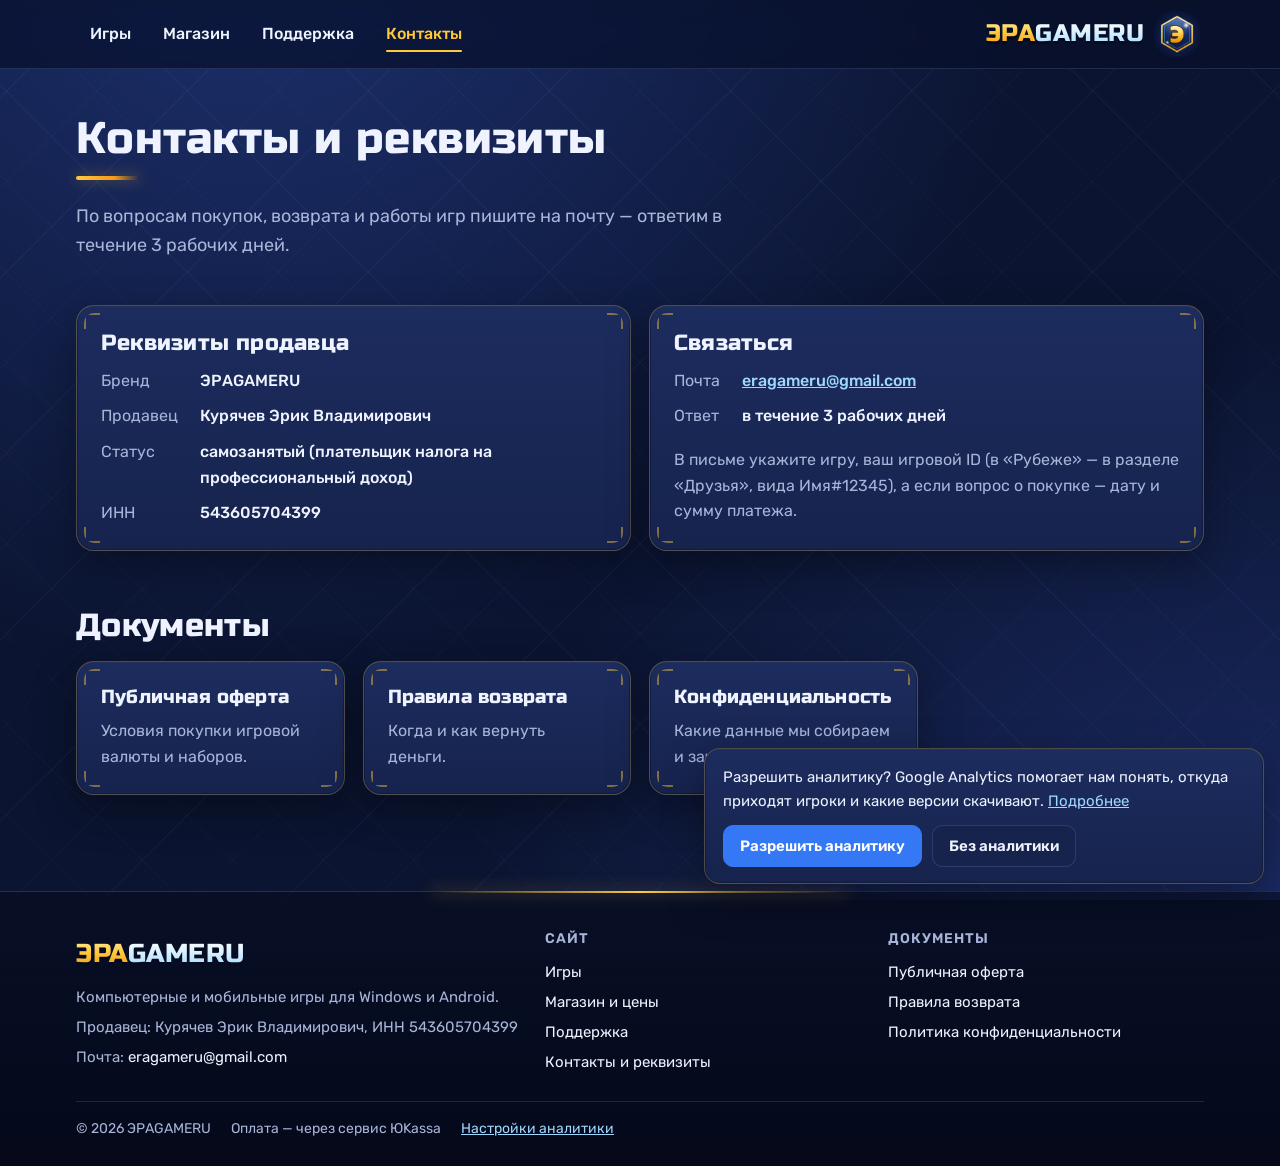
==== commit aa3c1d51: "Реквизиты продавца прямо в тексте страниц, карточки товаров в «Магазине»" ====
--- a/contacts/index.html
+++ b/contacts/index.html
@@ -24,9 +24,9 @@
         <h2 style="font-size:22px">Реквизиты продавца</h2>
         <dl class="req">
           <dt>Бренд</dt><dd data-company>ЭРАGAMERU</dd>
-          <dt>Продавец</dt><dd><span data-seller="name"></span></dd>
-          <dt>Статус</dt><dd><span data-seller="status"></span></dd>
-          <dt>ИНН</dt><dd><span data-seller="inn"></span></dd>
+          <dt>Продавец</dt><dd><span data-seller="name">Курячев Эрик Владимирович</span></dd>
+          <dt>Статус</dt><dd><span data-seller="status">самозанятый (плательщик налога на профессиональный доход)</span></dd>
+          <dt>ИНН</dt><dd><span data-seller="inn">543605704399</span></dd>
           <dt data-seller-row="ogrnip">ОГРНИП</dt><dd data-seller-row="ogrnip"><span data-seller="ogrnip"></span></dd>
           <dt data-seller-row="city">Город</dt><dd data-seller-row="city"><span data-seller="city"></span></dd>
         </dl>
@@ -34,7 +34,7 @@
       <div class="card">
         <h2 style="font-size:22px">Связаться</h2>
         <dl class="req">
-          <dt>Почта</dt><dd><a data-seller="email"></a></dd>
+          <dt>Почта</dt><dd><a data-seller="email" href="mailto:eragameru@gmail.com">eragameru@gmail.com</a></dd>
           <dt data-seller-row="phone">Телефон</dt><dd data-seller-row="phone"><span data-seller="phone"></span></dd>
           <dt>Ответ</dt><dd>в течение 3 рабочих дней</dd>
         </dl>
--- a/assets/site.css
+++ b/assets/site.css
@@ -460,6 +460,30 @@
   display: grid; place-items: center; font-family: var(--head); color: #2a1700;
   background: linear-gradient(#ffd75e, var(--gold2)); box-shadow: 0 3px 0 #a85d00, 0 0 14px rgba(255, 190, 60, 0.3);
 }
+.packs { display: grid; gap: 18px; grid-template-columns: repeat(auto-fill, minmax(220px, 1fr)); }
+.pack { display: flex; flex-direction: column; align-items: center; text-align: center; padding: 26px 20px 22px; overflow: hidden; }
+.pack:hover { transform: translateY(-5px); border-color: var(--frame-hover); box-shadow: var(--shadow-hover), inset 0 1px 0 rgba(255, 255, 255, 0.07); }
+.pack h3 { margin: 6px 0 4px; font-size: 21px; }
+.pack p { color: var(--muted); font-size: 15px; margin: 0 0 14px; flex: 1; }
+.pack small { font-size: 13px; margin-top: 8px; }
+.pack-art {
+  position: relative; width: 116px; height: 116px; margin-bottom: 10px; display: flex; flex-wrap: wrap; align-items: center; justify-content: center; align-content: center;
+  border-radius: 50%; background: radial-gradient(circle at 50% 40%, rgba(120, 170, 255, 0.35), rgba(20, 34, 82, 0.9) 70%);
+  border: 2px solid rgba(255, 201, 60, 0.5); box-shadow: 0 0 0 5px rgba(9, 16, 40, 0.6), 0 10px 26px rgba(0, 0, 0, 0.45), inset 0 0 24px rgba(120, 200, 255, 0.25);
+  font-size: 52px; line-height: 1; transition: transform 0.5s var(--ease);
+}
+.pack-art span { filter: drop-shadow(0 4px 6px rgba(0, 0, 0, 0.45)); }
+.pack-art.s2 { font-size: 40px; } .pack-art.s3 { font-size: 34px; } .pack-art.s4 { font-size: 30px; }
+.pack-art.s4 span:nth-child(odd) { margin-top: -10px; }
+.pack:hover .pack-art { transform: scale(1.08) rotate(-4deg); }
+.pack-price {
+  font-family: var(--head); font-size: 24px; color: #2a1700; padding: 8px 22px; border-radius: 12px;
+  background: linear-gradient(#ffd75e, var(--gold) 50%, var(--gold2)); box-shadow: 0 3px 0 #a85d00, 0 0 18px rgba(255, 190, 60, 0.25), inset 0 1px 0 rgba(255, 255, 255, 0.55);
+}
+.pack-tag {
+  position: absolute; top: 16px; right: -34px; transform: rotate(40deg); padding: 4px 40px; z-index: 5;
+  background: linear-gradient(#5ee08f, #20a85a); color: #062612; font: 700 12px var(--body); text-transform: uppercase; letter-spacing: 0.05em;
+}
 .shop-game { margin-bottom: 44px; }
 .shop-game-head { display: flex; align-items: center; gap: 14px; margin-bottom: 16px; flex-wrap: wrap; }
 .shop-game-head img { width: 58px; height: 58px; border-radius: 14px; border: 2px solid var(--gold); box-shadow: 0 0 0 3px rgba(9, 16, 40, 0.85), 0 8px 18px rgba(0, 0, 0, 0.5); }
